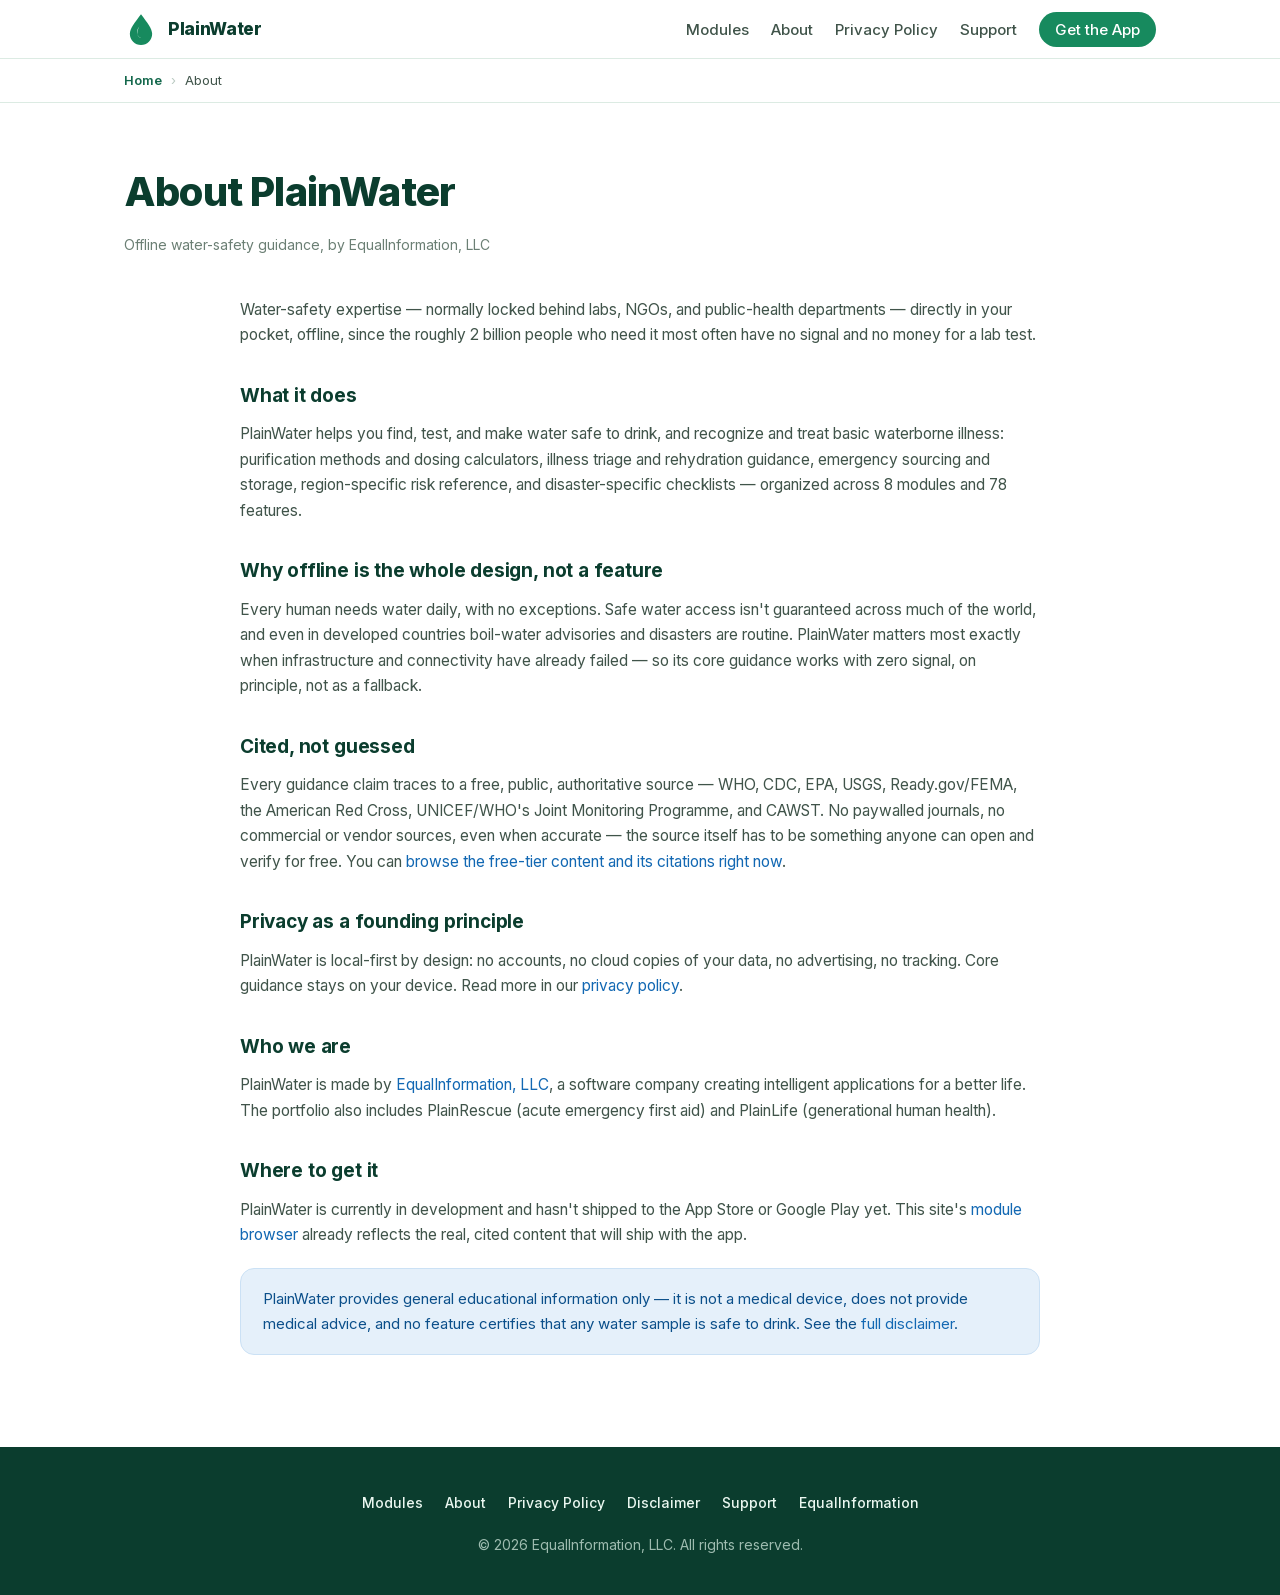
==== about/index.html @ 854226a3 "Build PlainWater digital-twin site: design system, legal pages, module browser Reuses nutrisize-heal" ====
<!DOCTYPE html>
<html lang="en">
<head>
    <meta charset="UTF-8">
    <meta name="viewport" content="width=device-width, initial-scale=1.0">
    <title>About — PlainWater</title>
    <meta name="description" content="About PlainWater and EqualInformation, LLC — offline water-safety guidance, private by design.">
    <link rel="canonical" href="https://bpupadhyaya.github.io/plainwater-site/about/">
    <link rel="icon" type="image/svg+xml" href="../assets/img/favicon.svg">
    <meta name="theme-color" content="#0b3d2e">
    <link rel="stylesheet" href="../assets/fonts/inter.css">
    <link rel="stylesheet" href="../assets/css/style.css">
    <link rel="stylesheet" href="../assets/css/modules.css">
</head>
<body>

<nav>
    <div class="nav-inner">
        <a href="../" class="nav-logo">
            <img src="../assets/img/favicon.svg" alt="" width="34" height="34">
            PlainWater
        </a>
        <ul class="nav-links">
            <li><a href="../modules/">Modules</a></li>
            <li><a href="./">About</a></li>
            <li><a href="../privacy/">Privacy Policy</a></li>
            <li><a href="../support/">Support</a></li>
            <li><a href="../#download" class="nav-cta">Get the App</a></li>
        </ul>
        <button class="mobile-menu-btn" onclick="document.querySelector('.nav-links').classList.toggle('show')" aria-label="Menu">&#9776;</button>
    </div>
</nav>
<div class="crumbs" role="navigation" aria-label="Breadcrumb"><div class="wrap"><a href="../">Home</a><span class="sep">&rsaquo;</span><span class="current">About</span></div></div>

<div class="page-title"><div class="wrap">
    <h1>About PlainWater</h1>
    <p class="meta">Offline water-safety guidance, by EqualInformation, LLC</p>
</div></div>

<div class="content wrap">
    <p>
        Water-safety expertise — normally locked behind labs, NGOs, and public-health departments
        — directly in your pocket, offline, since the roughly 2 billion people who need it most
        often have no signal and no money for a lab test.
    </p>

    <h3>What it does</h3>
    <p>
        PlainWater helps you find, test, and make water safe to drink, and recognize and treat
        basic waterborne illness: purification methods and dosing calculators, illness triage and
        rehydration guidance, emergency sourcing and storage, region-specific risk reference, and
        disaster-specific checklists — organized across 8 modules and 78 features.
    </p>

    <h3>Why offline is the whole design, not a feature</h3>
    <p>
        Every human needs water daily, with no exceptions. Safe water access isn't guaranteed
        across much of the world, and even in developed countries boil-water advisories and
        disasters are routine. PlainWater matters most exactly when infrastructure and
        connectivity have already failed — so its core guidance works with zero signal, on
        principle, not as a fallback.
    </p>

    <h3>Cited, not guessed</h3>
    <p>
        Every guidance claim traces to a free, public, authoritative source — WHO, CDC, EPA,
        USGS, Ready.gov/FEMA, the American Red Cross, UNICEF/WHO's Joint Monitoring Programme, and
        CAWST. No paywalled journals, no commercial or vendor sources, even when accurate — the
        source itself has to be something anyone can open and verify for free. You can
        <a href="../modules/">browse the free-tier content and its citations right now</a>.
    </p>

    <h3>Privacy as a founding principle</h3>
    <p>
        PlainWater is local-first by design: no accounts, no cloud copies of your data, no
        advertising, no tracking. Core guidance stays on your device. Read more in our
        <a href="../privacy/">privacy policy</a>.
    </p>

    <h3>Who we are</h3>
    <p>
        PlainWater is made by <a href="https://equalinformation.com" target="_blank" rel="noopener">EqualInformation, LLC</a>,
        a software company creating intelligent applications for a better life. The portfolio
        also includes PlainRescue (acute emergency first aid) and PlainLife (generational human
        health).
    </p>

    <h3>Where to get it</h3>
    <p>
        PlainWater is currently in development and hasn't shipped to the App Store or Google Play
        yet. This site's <a href="../modules/">module browser</a> already reflects the real,
        cited content that will ship with the app.
    </p>

    <div class="notice">
        PlainWater provides general educational information only — it is not a medical device,
        does not provide medical advice, and no feature certifies that any water sample is safe
        to drink. See the <a href="../disclaimer/">full disclaimer</a>.
    </div>
</div>

<footer>
    <div class="footer-inner">
        <ul class="footer-links">
            <li><a href="../modules/">Modules</a></li>
            <li><a href="./">About</a></li>
            <li><a href="../privacy/">Privacy Policy</a></li>
            <li><a href="../disclaimer/">Disclaimer</a></li>
            <li><a href="../support/">Support</a></li>
            <li><a href="https://equalinformation.com" target="_blank" rel="noopener">EqualInformation</a></li>
        </ul>
        <p class="footer-copy">&copy; 2026 EqualInformation, LLC. All rights reserved.</p>
    </div>
</footer>

</body>
</html>
---- assets/fonts/inter.css ----
/* Inter variable font (latin subset) — self-hosted, no third-party requests.
   Single variable file covers all weights 100–900. */
@font-face {
    font-family: 'Inter';
    font-style: normal;
    font-weight: 100 900;
    font-display: swap;
    src: url(inter-latin-var.woff2) format('woff2');
    unicode-range: U+0000-00FF, U+0131, U+0152-0153, U+02BB-02BC, U+02C6, U+02DA, U+02DC, U+0304, U+0308, U+0329, U+2000-206F, U+20AC, U+2122, U+2191, U+2193, U+2212, U+2215, U+FEFF, U+FFFD;
}
---- assets/css/style.css ----
/* Nutrisize Health — brand stylesheet
   Palette: clinical blue (trust/health) + traffic-light greens (go/healthy) */

:root {
    --green-900: #0b3d2e;
    --green-700: #14684c;
    --green-600: #178a5e;
    --green-500: #1fa971;
    --green-100: #e3f5ec;
    --blue-700: #0b4f8a;
    --blue-600: #1268b3;
    --blue-100: #e5f0fa;
    --amber-500: #d97706;
    --red-500: #dc2626;
    --ink: #12211b;
    --ink-soft: #40544a;
    --ink-faint: #6b7f74;
    --paper: #ffffff;
    --paper-tint: #f4faf7;
    --line: #dcebe3;
    --radius: 14px;
    --shadow: 0 4px 24px rgba(11, 61, 46, 0.08);
    --maxw: 1080px;
}

* { margin: 0; padding: 0; box-sizing: border-box; }

html { scroll-behavior: smooth; }

body {
    font-family: 'Inter', -apple-system, BlinkMacSystemFont, 'Segoe UI', Roboto, sans-serif;
    color: var(--ink);
    background: var(--paper);
    line-height: 1.65;
    -webkit-font-smoothing: antialiased;
}

img { max-width: 100%; }

a { color: var(--blue-600); text-decoration: none; }
a:hover { text-decoration: underline; }

.wrap { max-width: var(--maxw); margin: 0 auto; padding: 0 24px; }

/* ---------- Navigation ---------- */
nav {
    position: sticky; top: 0; z-index: 50;
    background: rgba(255, 255, 255, 0.92);
    backdrop-filter: blur(10px);
    border-bottom: 1px solid var(--line);
}
.nav-inner {
    max-width: var(--maxw); margin: 0 auto; padding: 12px 24px;
    display: flex; align-items: center; gap: 28px;
}
.nav-logo {
    display: flex; align-items: center; gap: 10px;
    font-weight: 800; font-size: 17px; color: var(--green-900);
    letter-spacing: -0.02em;
}
.nav-logo:hover { text-decoration: none; }
.nav-logo img { width: 34px; height: 34px; border-radius: 8px; }
.nav-links {
    display: flex; gap: 22px; list-style: none; margin-left: auto; align-items: center;
}
.nav-links a { color: var(--ink-soft); font-size: 15px; font-weight: 500; }
.nav-links a:hover { color: var(--green-700); text-decoration: none; }
.nav-cta {
    background: var(--green-600); color: #fff !important;
    padding: 8px 16px; border-radius: 999px; font-weight: 600;
}
.nav-cta:hover { background: var(--green-700); }
.mobile-menu-btn {
    display: none; margin-left: auto; background: none; border: none;
    font-size: 24px; color: var(--green-900); cursor: pointer;
}

/* ---------- Hero ---------- */
.hero {
    background:
        radial-gradient(1000px 500px at 85% -10%, var(--blue-100) 0%, transparent 60%),
        radial-gradient(900px 500px at 10% 110%, var(--green-100) 0%, transparent 60%),
        var(--paper-tint);
    padding: 88px 0 72px;
    text-align: center;
}
.hero-sub { padding: 56px 0 40px; }

/* Breadcrumb trail — climb back to any ancestor without the browser back button. */
.crumbs { background: #fff; border-bottom: 1px solid var(--line); }
.crumbs .wrap { padding: 11px 24px; font-size: 13px; color: var(--ink-faint);
  display: flex; flex-wrap: wrap; align-items: center; gap: 2px 0; }
.crumbs a { color: var(--green-700); font-weight: 600; text-decoration: none; }
.crumbs a:hover { text-decoration: underline; }
.crumbs .sep { margin: 0 9px; color: #b9c9c0; }
.crumbs .current { color: var(--ink-soft); }
.hero h1 {
    font-size: clamp(34px, 5.5vw, 56px);
    font-weight: 900; letter-spacing: -0.03em; line-height: 1.12;
    color: var(--green-900);
}
.hero h1 .accent { color: var(--green-600); }
.hero .tagline {
    margin-top: 14px; font-size: clamp(17px, 2.4vw, 22px);
    font-weight: 600; color: var(--blue-700);
}
.hero .lede {
    margin: 22px auto 0; max-width: 760px;
    font-size: 17px; color: var(--ink-soft);
}

/* Store badges (official Apple/Google artwork; Play PNG has built-in padding,
   so it renders taller to visually match the App Store badge) */
.store-buttons {
    margin-top: 34px; display: flex; gap: 6px; justify-content: center;
    align-items: center; flex-wrap: wrap;
}
.store-buttons a:hover { opacity: 0.85; }
.badge-ios { height: 54px; width: auto; display: block; }
.badge-play { height: 80px; width: auto; display: block; }

/* Stats band */
.stats {
    display: flex; justify-content: center; gap: 12px; flex-wrap: wrap;
    margin-top: 44px;
}
.stat {
    background: #fff; border: 1px solid var(--line); border-radius: var(--radius);
    box-shadow: var(--shadow); padding: 16px 22px; min-width: 150px;
}
.stat .num { font-size: 26px; font-weight: 800; color: var(--green-700); letter-spacing: -0.02em; }
.stat .label { font-size: 13px; color: var(--ink-faint); font-weight: 500; }

/* ---------- Sections ---------- */
section { padding: 72px 0; }
section.tint { background: var(--paper-tint); border-top: 1px solid var(--line); border-bottom: 1px solid var(--line); }
.section-head { text-align: center; max-width: 720px; margin: 0 auto 48px; }
.section-head .kicker {
    display: inline-block; font-size: 13px; font-weight: 700; letter-spacing: 0.08em;
    text-transform: uppercase; color: var(--green-600);
    background: var(--green-100); border-radius: 999px; padding: 4px 14px; margin-bottom: 14px;
}
.section-head h2 { font-size: clamp(26px, 4vw, 36px); font-weight: 800; letter-spacing: -0.02em; color: var(--green-900); }
.section-head p { margin-top: 12px; color: var(--ink-soft); }

/* Feature grid */
.grid { display: grid; grid-template-columns: repeat(3, 1fr); gap: 22px; }
.card {
    background: #fff; border: 1px solid var(--line); border-radius: var(--radius);
    box-shadow: var(--shadow); padding: 26px;
}
.card .icon {
    width: 46px; height: 46px; border-radius: 12px; display: flex;
    align-items: center; justify-content: center; font-size: 22px;
    background: var(--green-100); margin-bottom: 16px;
}
.card .icon.blue { background: var(--blue-100); }
.card h3 { font-size: 18px; font-weight: 700; color: var(--green-900); margin-bottom: 8px; }
.card p { font-size: 15px; color: var(--ink-soft); }

/* App screenshots strip */
.screens-strip {
    display: grid; grid-template-columns: repeat(4, 1fr); gap: 26px;
    max-width: 980px; margin: 0 auto;
}
.phone {
    margin: 0; text-align: center;
}
.phone img {
    width: 100%; height: auto; display: block;
    border-radius: 26px;
    border: 6px solid #10241c;
    box-shadow: 0 12px 34px rgba(11, 61, 46, 0.25);
    background: #000;
}
.phone figcaption {
    margin-top: 12px; font-size: 14px; font-weight: 600; color: var(--ink-soft);
}
@media (max-width: 860px) {
    .screens-strip { grid-template-columns: repeat(2, 1fr); max-width: 480px; }
}

/* Traffic light strip */
.traffic {
    display: flex; align-items: center; justify-content: center;
    gap: 10px; margin-top: 20px; font-size: 14px; color: var(--ink-soft); flex-wrap: wrap;
}
.dot { width: 12px; height: 12px; border-radius: 50%; display: inline-block; }
.dot.g { background: var(--green-600); }
.dot.y { background: var(--amber-500); }
.dot.r { background: var(--red-500); }

/* KPI chips */
.chips { display: flex; flex-wrap: wrap; gap: 10px; justify-content: center; }
.chip {
    background: #fff; border: 1px solid var(--line); border-radius: 999px;
    padding: 8px 16px; font-size: 14px; font-weight: 600; color: var(--green-800, #0f5b40);
}

/* Platforms */
.platforms { display: flex; flex-wrap: wrap; gap: 12px; justify-content: center; }
.platform {
    background: var(--blue-100); color: var(--blue-700);
    border-radius: 999px; padding: 8px 18px; font-weight: 600; font-size: 14px;
}

/* Privacy banner */
.privacy-banner {
    background: linear-gradient(120deg, var(--green-900), var(--blue-700));
    color: #fff; border-radius: 20px; padding: 48px 40px; text-align: center;
}
.privacy-banner h2 { font-size: clamp(24px, 3.6vw, 32px); font-weight: 800; letter-spacing: -0.02em; }
.privacy-banner p { margin: 14px auto 0; max-width: 640px; opacity: 0.92; }
.privacy-banner a { color: #bdf0d8; font-weight: 600; }

/* ---------- Content pages (privacy, disclaimer, support) ---------- */
.page-title { padding: 56px 0 8px; }
.page-title h1 { font-size: clamp(28px, 4.5vw, 40px); font-weight: 800; letter-spacing: -0.02em; color: var(--green-900); }
.page-title .meta { color: var(--ink-faint); margin-top: 8px; font-size: 14px; }
.content { padding: 32px 0 72px; max-width: 800px; }
.content h2, .content h3 { color: var(--green-900); margin: 32px 0 10px; letter-spacing: -0.01em; }
.content h3 { font-size: 19px; }
.content p, .content li { color: var(--ink-soft); font-size: 15.5px; }
.content ul { padding-left: 22px; margin: 10px 0; }
.content li { margin: 6px 0; }
.policy-number {
    display: inline-flex; align-items: center; justify-content: center;
    width: 26px; height: 26px; border-radius: 8px; margin-right: 8px;
    background: var(--green-100); color: var(--green-700);
    font-size: 13px; font-weight: 700; vertical-align: 2px;
}
.notice {
    background: var(--blue-100); border: 1px solid #cbe1f5; border-radius: var(--radius);
    padding: 18px 22px; margin: 20px 0; color: var(--blue-700); font-size: 15px;
}

/* Buttons */
.btn {
    display: inline-block; background: var(--green-600); color: #fff;
    border-radius: 10px; padding: 12px 24px; font-weight: 700;
}
.btn:hover { background: var(--green-700); text-decoration: none; }
.btn.outline { background: transparent; border: 2px solid var(--green-600); color: var(--green-700); }

/* ---------- Footer ---------- */
footer {
    background: var(--green-900); color: #cfe6db; padding: 44px 0 36px;
    font-size: 14px;
}
.footer-inner { max-width: var(--maxw); margin: 0 auto; padding: 0 24px; text-align: center; }
.footer-links { list-style: none; display: flex; gap: 22px; justify-content: center; flex-wrap: wrap; margin-bottom: 18px; }
.footer-links a { color: #eaf7f0; font-weight: 500; }
.footer-social { display: flex; gap: 20px; justify-content: center; align-items: center; flex-wrap: wrap; margin-bottom: 18px; }
.footer-social a { color: #bdf0d8; display: inline-flex; transition: color .15s, transform .15s; }
.footer-social a:hover { color: #ffffff; transform: translateY(-1px); }
.footer-social svg { width: 21px; height: 21px; fill: currentColor; display: block; }
.footer-copy { opacity: 0.75; line-height: 1.9; }
.footer-copy a { color: #bdf0d8; }

/* ---------- Responsive ---------- */
@media (max-width: 860px) {
    .grid { grid-template-columns: repeat(2, 1fr); }
}
@media (max-width: 768px) {
    .nav-links {
        display: none; position: absolute; top: 100%; left: 0; right: 0;
        background: #fff; border-bottom: 1px solid var(--line);
        flex-direction: column; padding: 16px 24px; gap: 14px; align-items: flex-start;
    }
    .nav-links.show { display: flex; }
    .mobile-menu-btn { display: block; }
}
@media (max-width: 560px) {
    .grid { grid-template-columns: 1fr; }
    .hero { padding: 60px 0 52px; }
}
---- assets/css/modules.css ----
/* PlainWater module/feature browser — extends style.css's token system.
   No new colors introduced; reuses --green-*/--blue-*/--amber-500/--red-500. */

.module-grid { display: grid; grid-template-columns: repeat(2, 1fr); gap: 20px; }
.module-card {
    display: block; background: #fff; border: 1px solid var(--line);
    border-radius: var(--radius); box-shadow: var(--shadow); padding: 26px;
}
.module-card:hover { text-decoration: none; border-color: var(--green-500); }
.module-card .m-letter {
    display: inline-flex; align-items: center; justify-content: center;
    width: 34px; height: 34px; border-radius: 10px; background: var(--green-100);
    color: var(--green-700); font-weight: 800; font-size: 15px; margin-bottom: 14px;
}
.module-card h3 { font-size: 19px; font-weight: 700; color: var(--green-900); margin-bottom: 6px; }
.module-card .m-tagline { font-size: 14px; font-style: italic; color: var(--blue-700); margin-bottom: 10px; }
.module-card p { font-size: 14.5px; color: var(--ink-soft); }
.module-card .m-counts { margin-top: 14px; font-size: 13px; color: var(--ink-faint); font-weight: 600; }

.feature-list { display: flex; flex-direction: column; gap: 16px; margin-top: 28px; }
.feature-card {
    background: #fff; border: 1px solid var(--line); border-radius: var(--radius);
    box-shadow: var(--shadow); padding: 22px 26px;
}
.feature-card h3 { font-size: 17px; font-weight: 700; color: var(--green-900); margin-bottom: 4px; }
.feature-card .f-summary { font-size: 14.5px; color: var(--ink-soft); margin-bottom: 4px; }
.feature-tier {
    display: inline-block; font-size: 11px; font-weight: 700; letter-spacing: 0.04em;
    text-transform: uppercase; border-radius: 999px; padding: 3px 10px; margin-bottom: 10px;
}
.feature-tier.free { background: var(--green-100); color: var(--green-700); }
.feature-tier.premium { background: #fdf1e0; color: var(--amber-500); }

.feature-entries { margin-top: 14px; display: flex; flex-direction: column; gap: 14px; }
.feature-entry { border-top: 1px solid var(--line); padding-top: 14px; }
.feature-entry h4 { font-size: 15px; font-weight: 700; color: var(--ink); margin-bottom: 4px; }
.feature-entry p { font-size: 14.5px; color: var(--ink-soft); }
.feature-entry .urgency-bar { display: inline-block; width: 4px; height: 14px; border-radius: 2px; margin-right: 8px; vertical-align: -2px; }
.feature-entry .urgency-bar.caution { background: var(--amber-500); }
.feature-entry .urgency-bar.emergency, .feature-entry .urgency-bar.seek-treatment { background: var(--red-500); }
.feature-entry .urgency-bar.info { background: var(--green-500); }
.feature-entry .citations { margin-top: 8px; font-size: 13px; }
.feature-entry .citations a { color: var(--blue-600); font-weight: 600; }
.feature-entry .key-points { margin: 8px 0 0; padding-left: 18px; }
.feature-entry .key-points li { font-size: 13.5px; color: var(--ink); font-weight: 600; margin: 3px 0; }

.premium-note {
    margin-top: 10px; background: #fdf1e0; border: 1px solid #f3d9a8; border-radius: 10px;
    padding: 12px 16px; font-size: 13.5px; color: #7a4a06;
}

.module-nav { display: flex; flex-wrap: wrap; gap: 8px; margin: 24px 0 8px; }
.module-nav a {
    font-size: 13px; font-weight: 700; color: var(--green-700); background: var(--green-100);
    border-radius: 999px; padding: 6px 14px;
}
.module-nav a.current { background: var(--green-600); color: #fff; }

@media (max-width: 700px) {
    .module-grid { grid-template-columns: 1fr; }
}
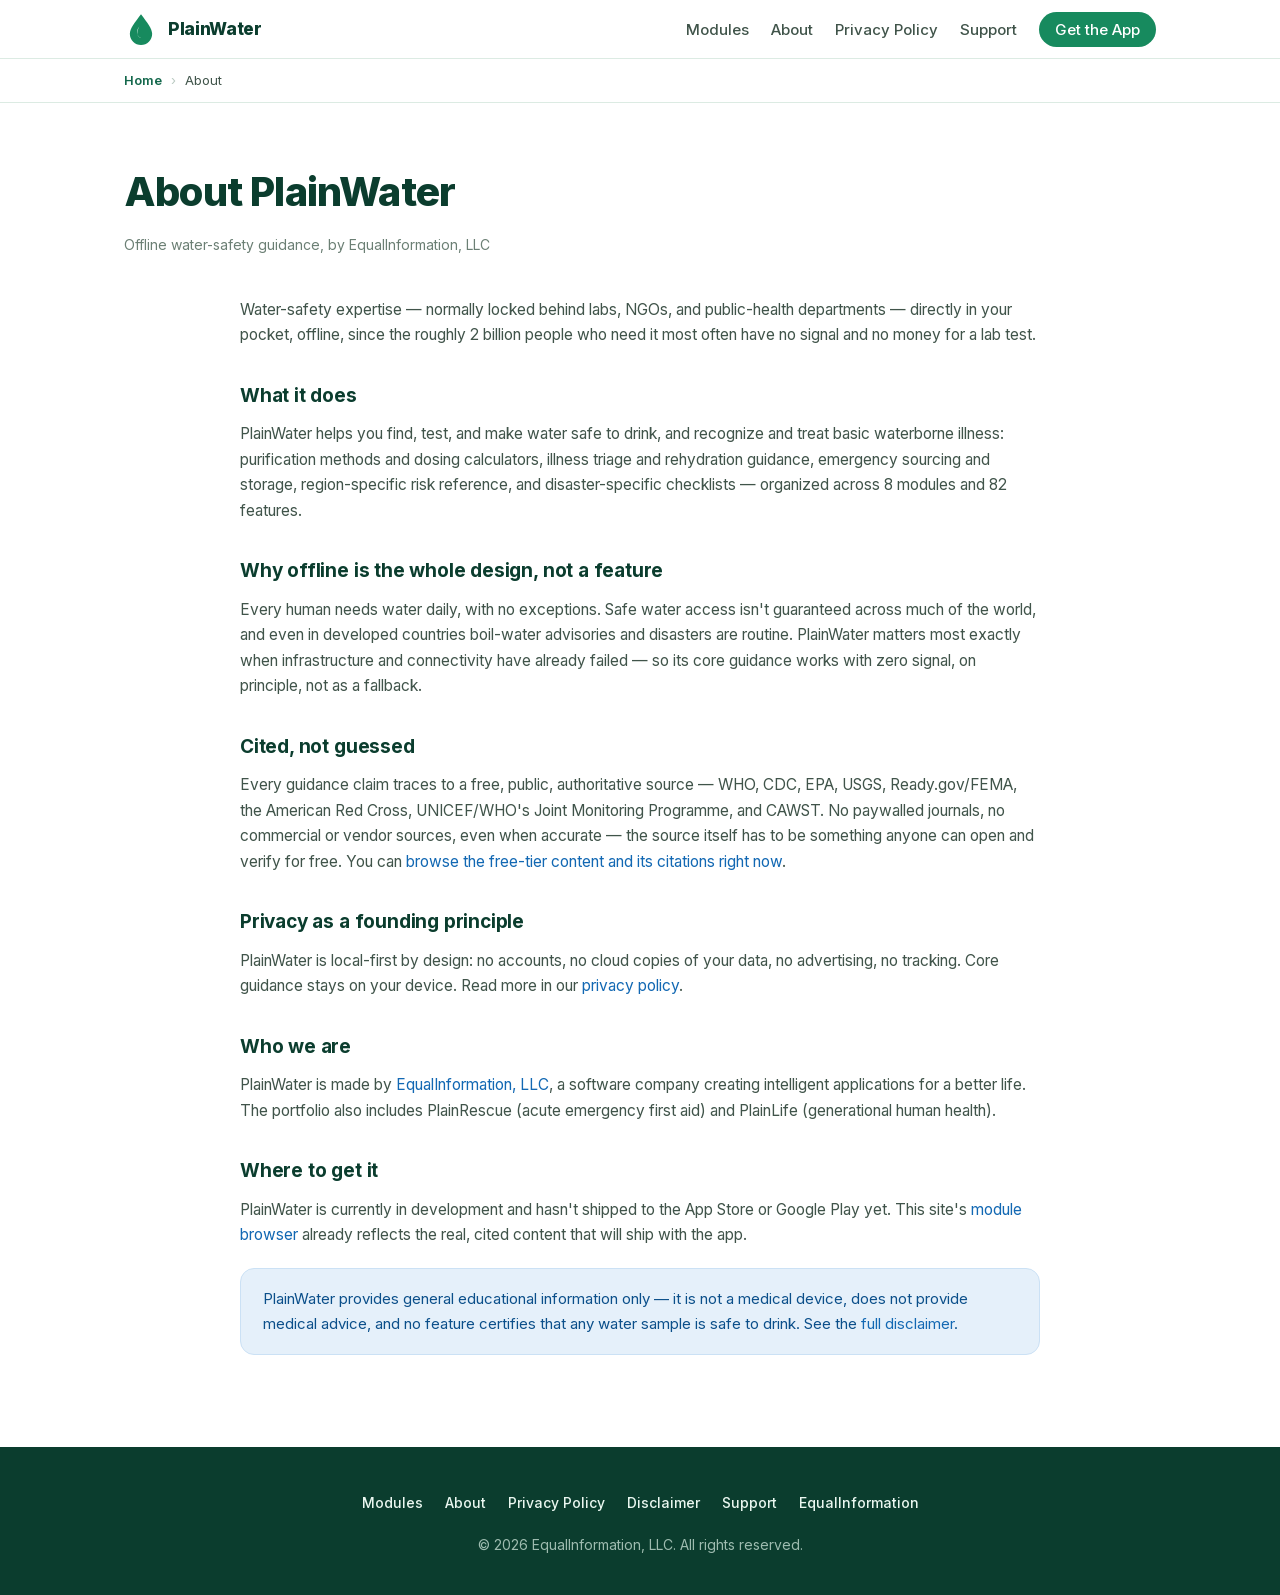
==== commit 678812ec: "Re-sync content + update counts: 78→82 features, 44→48 free Reflects the mobile app's new "everyday " ====
--- a/about/index.html
+++ b/about/index.html
@@ -49,7 +49,7 @@
         PlainWater helps you find, test, and make water safe to drink, and recognize and treat
         basic waterborne illness: purification methods and dosing calculators, illness triage and
         rehydration guidance, emergency sourcing and storage, region-specific risk reference, and
-        disaster-specific checklists — organized across 8 modules and 78 features.
+        disaster-specific checklists — organized across 8 modules and 82 features.
     </p>
 
     <h3>Why offline is the whole design, not a feature</h3>
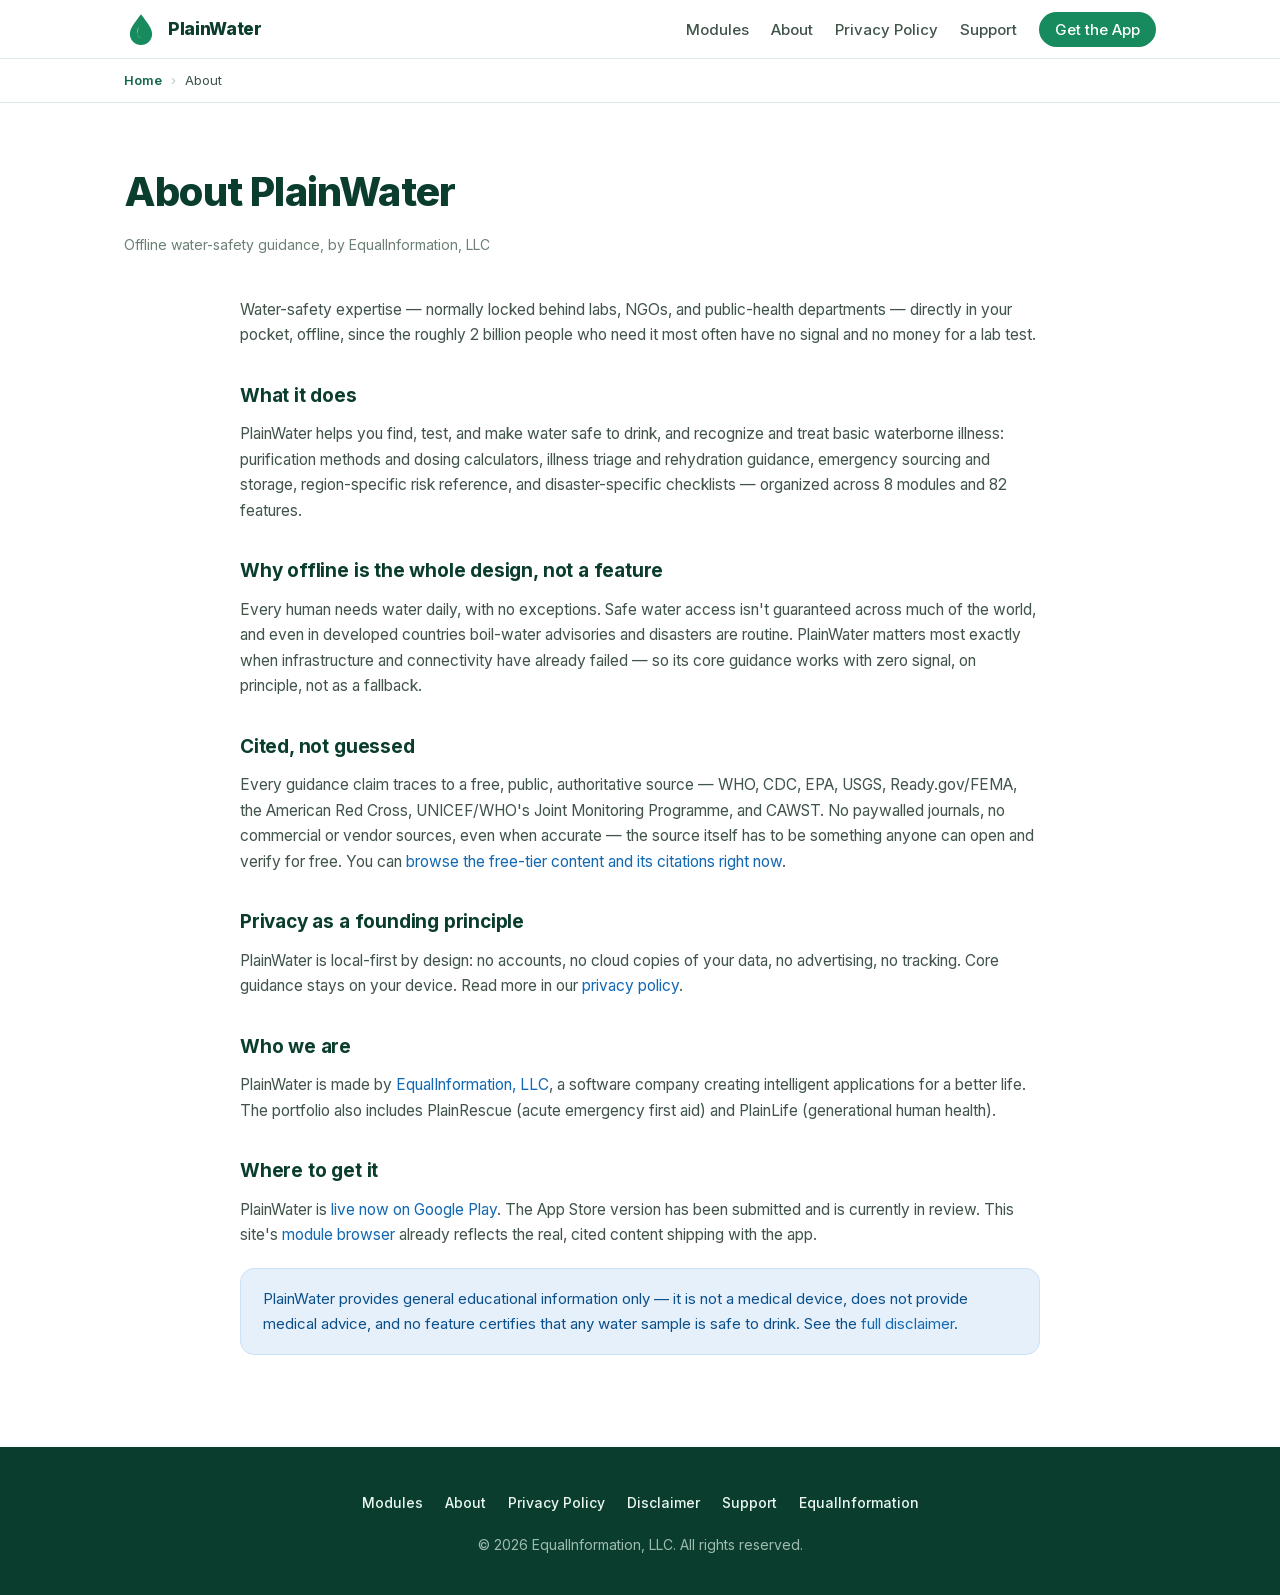
==== commit 7e71cc7b: "Android now live on Google Play Update hero, status section, about, support, and privacy pages to re" ====
--- a/about/index.html
+++ b/about/index.html
@@ -87,9 +87,7 @@
 
     <h3>Where to get it</h3>
     <p>
-        PlainWater is currently in development and hasn't shipped to the App Store or Google Play
-        yet. This site's <a href="../modules/">module browser</a> already reflects the real,
-        cited content that will ship with the app.
+        PlainWater is <a href="https://play.google.com/store/apps/details?id=com.equalinformation.plainwater.app" target="_blank" rel="noopener">live now on Google Play</a>. The App Store version has been submitted and is currently in review. This site's <a href="../modules/">module browser</a> already reflects the real, cited content shipping with the app.
     </p>
 
     <div class="notice">
